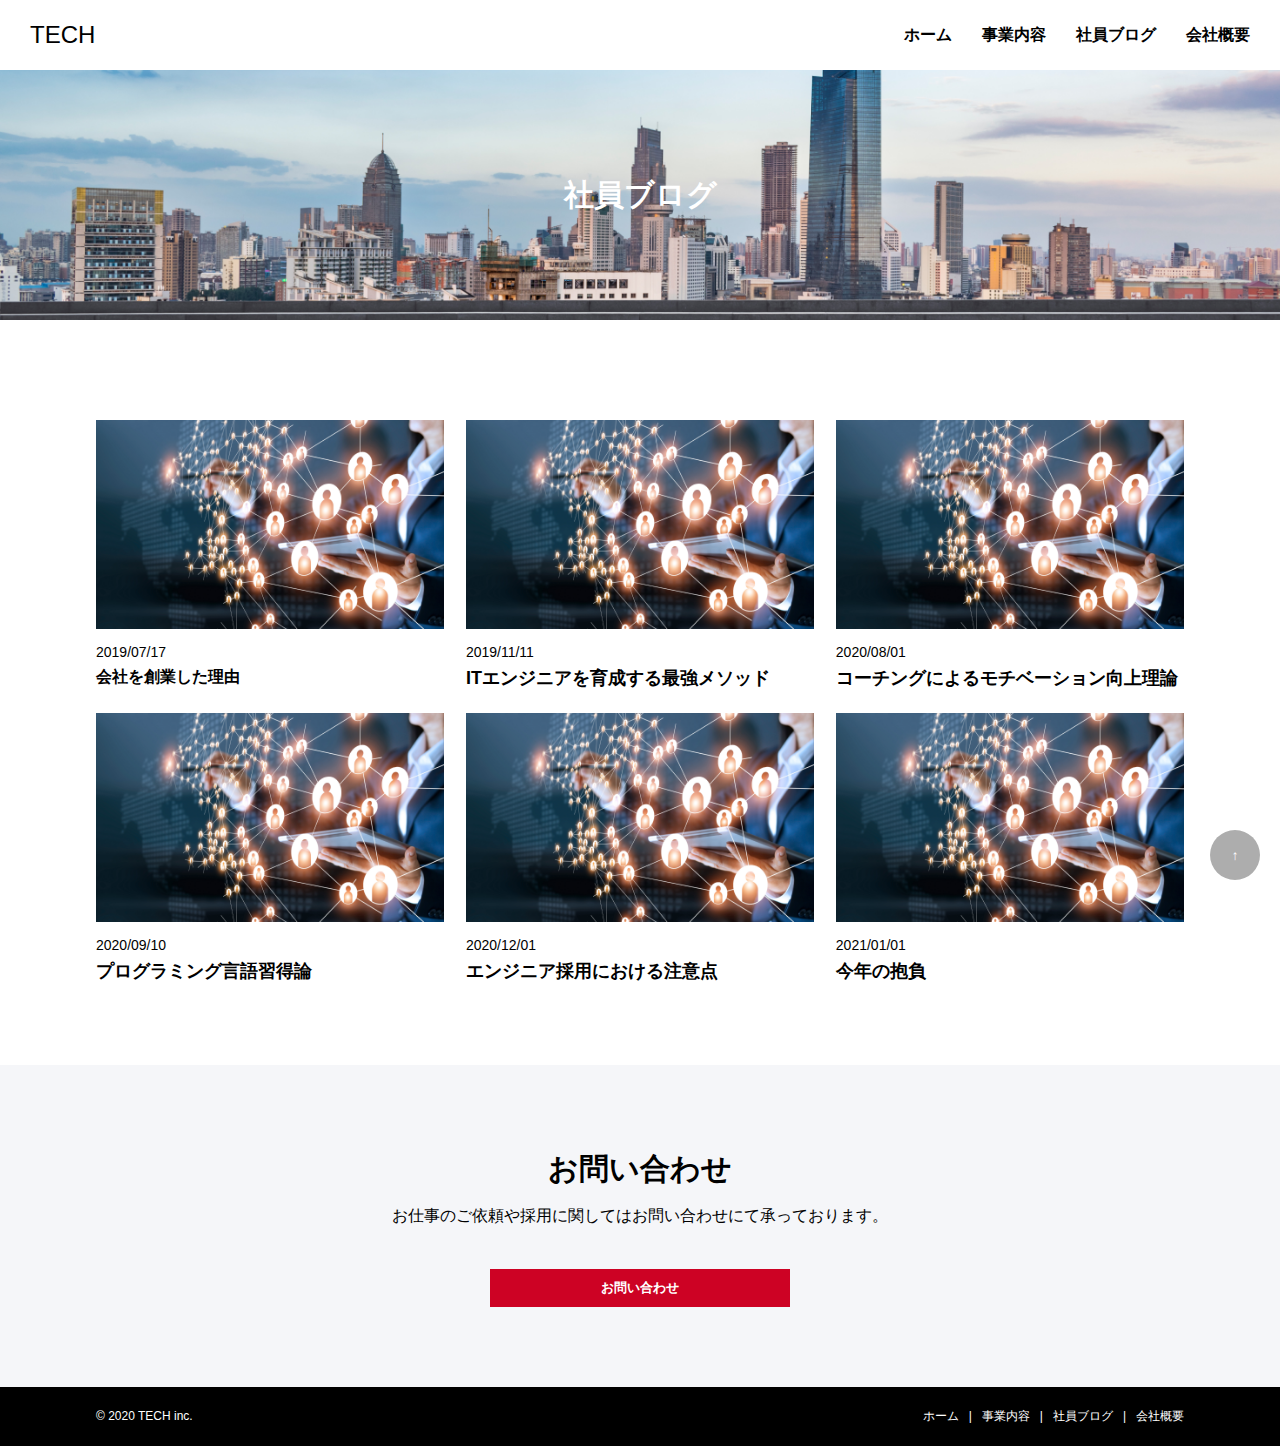
==== blog.html @ e7bf19ff "first commit" ====
<!DOCTYPE html>
<html lang="ja">

<head>
  <meta charset="UTF-8">
  <meta http-equiv="X-UA-Compatible" content="IE=edge">
  <meta name="viewport" content="width=device-width, initial-scale=1.0">
  <link rel="stylesheet" href="css/reset.css">
  <link rel="stylesheet" href="css/style.css">
  <link rel="stylesheet" href="css/blog.css">
  <title>株式会社TECH</title>
</head>

<body>
  <!-- header -->
  <header class="header">
    <hi class="header-ttl"><a href="index.html">TECH</a>
    </hi>
    <nav class="header-nav">
      <ul class="header-nav-list">
        <li class="header-nav-item"><a href="index.html">ホーム</a></li>
        <li class="header-nav-item"><a href="service.html">事業内容</a></li>
        <li class="header-nav-item"><a href="blog.html">社員ブログ</a></li>
        <li class="header-nav-item"><a href="company.html">会社概要</a></li>
      </ul>
    </nav>

    <!-- ハンバーガーメニュー  -->
    <div class="menu" id="menu">
      <span class="menu__line-top"></span>
      <span class="menu__line-middle"></span>
      <span class="menu__line-bottom"></span>
    </div>
    <nav class="drawer-nav" id="drawer-nav">
      <ul class="drawer-nav-list">
        <li class="drawer-nav-item"><a href="index.html">ホーム</a></li>
        <li class="drawer-nav-item"><a href="service.html">事業内容</a></li>
        <li class="drawer-nav-item"><a href="blog.html">社員ブログ</a></li>
        <li class="drawer-nav-item"><a href="company.html">会社概要</a></li>
      </ul>
    </nav>
  </header>
  <!-- page-mv -->
  <div class="pg-mv">
    <h1 class="ttl">社員ブログ</h1>
  </div>

  <main>
    <div class="blog wrap ptb-m">
      <div class="blog-list">
        <section class="blog-item">
          <a href="#" class="top-blog-item-thumbnail"><img src="img/blog.png" alt="会社を創業した理由"></a>
          <p class="blog-item-date">2019/07/17</p>
          <h3 class="top-blog-item-ttl"><a href="#">会社を創業した理由</a></h3>
        </section>
        <section class="blog-item">
          <a href="#" class="top-blog-item-thumbnail"><img src="img/blog.png" alt="ITエンジニアを育成する最強メソッド"></a>
          <p class="blog-item-date">2019/11/11</p>
          <h3 class="blog-item-ttl"><a href="#">ITエンジニアを育成する最強メソッド</a></h3>
        </section>
        <section class="blog-item">
          <a href="#" class="top-blog-item-thumbnail"><img src="img/blog.png" alt="コーチングによるモチベーション向上理論"></a>
          <p class="blog-item-date">2020/08/01</p>
          <h3 class="blog-item-ttl"><a href="#">コーチングによるモチベーション向上理論</a></h3>
        </section>
        <section class="blog-item">
          <a href="#" class="top-blog-item-thumbnail"><img src="img/blog.png" alt="プログラミング言語習得論"></a>
          <p class="blog-item-date">2020/09/10</p>
          <h3 class="blog-item-ttl"><a href="#">プログラミング言語習得論</a></h3>
        </section>
        <section class="blog-item">
          <a href="#" class="top-blog-item-thumbnail"><img src="img/blog.png" alt="エンジニア採用における注意点"></a>
          <p class="blog-item-date">2020/12/01</p>
          <h3 class="blog-item-ttl"><a href="#">エンジニア採用における注意点</a></h3>
        </section>
        <section class="blog-item">
          <a href="#" class="top-blog-item-thumbnail"><img src="img/blog.png" alt="今年の抱負"></a>
          <p class="blog-item-date">2021/01/01</p>
          <h3 class="blog-item-ttl"><a href="#">今年の抱負</a></h3>
        </section>
      </div>
    </div>
  </main>
  
  <!-- お問い合わせ -->
  <section class="bottom-contact ptb-m">
    <div class="wrap">
      <h2 class="bottom-contact-ttl ttl">お問い合わせ</h2>
      <p class="bottom-contact-txt">お仕事のご依頼や採用に関してはお問い合わせにて承っております。</p>
      <input type="button" class="openBtn bottom-contact-btn btn btn-primary" id="openBtn" value="お問い合わせ">
    </div>
  </section>
  <!-- モーダルウインドウ -->
  <div class="modal" id="modal">
    <div class="modal__content">
      <div class="modal__content-inner">
        <div class="modal__closeBtn">
          <input type="button" id="closeBtn" value="✕" class="closeBtn">
        </div>
        <h2 class="top-contact-ttl ttl">お問い合わせ</h2>
        <div class="contact ptb-m">
          <form action="index.html" method="post" class="contact-form">
            <div class="contact-form-item">
              <label for="company" class="contact-form-item-name">会社名</label>
              <input type="text" id="company" class="contact-form-item-input">
            </div>
  
            <div class="contact-form-item">
              <label for="name" class="contact-form-item-name">お名前<span
                  class="contact-form-item-required">*</span></label>
              <input type="text" id="name" class="contact-form-item-input" required>
            </div>
  
            <div class="contact-form-item">
              <label for="email" class="contact-form-item-name">メールアドレス<span
                  class="contact-form-item-required">*</span></label>
              <input type="email" id="email" class="contact-form-item-input" required>
            </div>
  
            <div class="contact-form-item">
              <label for="comment" class="contact-form-item-name">お問い合わせ内容<span
                  class="contact-form-item-required">*</span></label>
              <textarea id="comment" cols="80" rows="8" class="contact-form-item-textarea" required></textarea>
            </div>
            <input type="submit" class="contact-form-submit" value="お申込み">
          </form>
        </div>
      </div>
    </div>
  </div>

  <!-- scroll top -->
  <button id="button" class="scroll-top">↑</button>

  <!-- footer -->
  <footer class="footer">
    <div class="footer-inner wrap">
      <small class="footer-copyright">&copy; 2020 TECH inc.</small>
      <nav class="footer-nav">
        <ul class="footer-nav-list">
          <li class="footer-nav-item"><a href="index.html">ホーム</a></li>
          <li class="footer-nav-item"><a href="service.html">事業内容</a></li>
          <li class="footer-nav-item"><a href="blog.html">社員ブログ</a></li>
          <li class="footer-nav-item"><a href="company.html">会社概要</a></li>
        </ul>
      </nav>
    </div>
  </footer>
</body>
<script src="js/main.js"></script>

</html>
---- css/style.css ----
@charset "UTF-8";

* {
  box-sizing: border-box;
}
body {
  font-family: "Hiragino Kaku Gothic Pro", "ヒラギノ角ゴ Pro",
    "Yu Gothic Medium", "游ゴシック Medium", sans-serif;
  line-height: 1.6;
}
a {
  text-decoration: none;
  color: inherit;
  transition: 0.3s;
}
a:hover {
  opacity: 0.7;
  transition: 0.3s;
}
img {
  width: 100%;
  height: auto;
}
.wrap {
  width: 85%;
  margin: 0 auto;
}
.wrap-s {
  width: 75%;
  margin: 0 auto;
}
.ptb-m {
  padding: 80px 0;
}
.btn {
  display: block;
  width: 300px;
  text-align: center;
  font-weight: bold;
  padding: 10px;
  background-color: #cd0224;
  color: #fff;
  cursor: pointer;
}
.ttl {
  font-size: 30px;
  font-weight: bold;
}

/* header */
.header {
  display: flex;
  justify-content: space-between;
  align-items: center;
  height: 70px;
  padding: 0 30px;
  background-color: #fff;
  position: sticky;
  left: 0;
  top: 0;
  z-index: 1;
}
.header-ttl {
  font-size: 24px;
  width: 80px;
}
.header-nav-list {
  display: flex;
  font-weight: bold;
}
.header-nav-item:not(:last-child) {
  margin-right: 30px;
}
.menu {
  display: none;
}
.drawer-nav {
  display: none;
}

/* page-mv */
.pg-mv {
  height: 250px;
  display: flex;
  justify-content: center;
  align-items: center;
  background: url("../img/mv.png") center/cover;
  color: #fff;
}

/* bottom-contact */
.bottom-contact {
  background-color: #f5f6f9;
  text-align: center;
}
.bottom-contact-txt {
  margin-top: 10px;
}
.openBtn {
  border: none;
}
.bottom-contact-btn {
  margin: 40px auto 0;
}

/* modal */
.modal {
  display: none;
  position: fixed;
  left:0%;
  top: 0%;
  height: 100vh;
  width: 100vw;
  background-color: rgba(0, 0, 0, 0.5);
  z-index: 2;
}
.modal__content {
  display: flex;
  justify-content: center;
  align-items: center;
  height: 100%;
}
.modal__content-inner {
  background-color: #fff;
  height: 750px;
  width: 700px;
  text-align: left;
  padding: 20px;
}
.modal__closeBtn {
  text-align: right;
}
.closeBtn {
  border: none;
  background-color: #fff;
  font-size: 32px;
  cursor: pointer;
}
.top-contact-ttl {
  text-align: center;
}
.contact-form-item:not(:first-child) {
  margin-top: 20px;
}
.contact-form-item-name {
  font-weight: bold;
}
.contact-form-item-input {
  margin-top: 5px;
  font-size: 16px;
  width: 100%;
  padding: 5px;
  border: 1px solid #ccc;
  appearance: none;
    -webkit-appearance: none;
    -moz-appearance: none;
}
.contact-form-item-textarea {
  font-size: 16px;
  width: 100%;
  padding: 5px;
  border: 1px solid #ccc;
  appearance: none;
  -webkit-appearance: none;
  -moz-appearance: none;
  resize: none;
}
.contact-form-item-required {
  color: #cd0224;
  margin-left: 5px;
}
.contact-form-submit {
  width: 300px;
  margin: 20px auto 0;
  padding: 10px;
  border: none;
  display: block;
  text-align: center;
  background-color: #000;
  color: #fff;
  font-weight: bold;
  appearance: none;
  -webkit-appearance: none;
  -moz-appearance: none;
  cursor: pointer;
}
/* scroll-top */
.scroll-top {
  position: fixed;
  right: 20px;
  bottom: 20px;
  background-color: #999;
  opacity: 0.8;
  width: 50px;
  height: 50px;
  border-radius: 50%;
  border: none;
  color: #fff;
  cursor: pointer;
}
/* footer */
.footer {
  padding: 20px 0;
  color: white;
  background-color: black;
}
.footer-inner {
  display: flex;
  justify-content: space-between;
  align-items: center;
  font-size: 12px;
  width: 85%;
}
.footer-nav-list {
  display: flex;
  flex-wrap: wrap;
}
.footer-nav-item:not(:last-child):after {
  content:"|";
  display: inline-block;
  padding: 0 10px;
}
/* レスポンシブ　ハンバーガーメニュー */
@media screen and (max-width:768px) {
.wrap {
  width: 85%;
}
.wrap-s {
  width: 90%;
}
.header-nav {
  display: none;
}
.menu {
  display: inline-block;
  width: 36px;
  height: 32px;
  cursor: pointer;
  position: relative;
  z-index: 10;
}
.menu__line-top,.menu__line-middle,.menu__line-bottom {
  display: inline-block;
  width: 100%;
  height: 4px;
  background-color: black;
  position: absolute;
  transition: 0.5s;
}
.menu__line-top {
  top: 0;
}
.menu__line-middle {
  top:14px;
}
.menu__line-bottom {
  bottom: 0;
}
.menu.open span:nth-of-type(1) {
  top: 14px;
  transform: rotate(45deg);
}
.menu.open span:nth-of-type(2) {
  opacity: 0;
}
.menu.open span:nth-of-type(3) {
  top: 14px;
  transform: rotate(-45deg);
}
.drawer-nav {
  display: block;
  position: absolute;
  height: 100vh;
  width: 100vw;
  top: 0;
  left: -100%;
  background: #fff;
  transition: 0.7s;
}
.drawer-nav-list {
  padding-top: 80px;
  text-align: center;
}
.drawer-nav-item {
  margin-top: 40px;
  color:blue;
  font-size: 18px;
}
.in {
  transform: translateX(100%);
}
}
---- css/blog.css ----
.blog-list {
  display: flex;
  flex-wrap: wrap;
  margin-top: 20px;
}

.blog-item {
  width: 32%;
  margin-right: 2%;
}

.blog-item:nth-child(3n) {
  margin-right: 0;
}

.blog-item:nth-child(n+4) {
  margin-top: 20px;
}

.blog-item-date {
  margin-top: 5px;
  margin-right: 20px;
  font-size: 14px;
}

.blog-item-ttl {
  font-weight: bold;
  font-size: 18px;
}

@media screen and (max-width:768px) {

  .blog-item {
    width: 100%;
    margin-right: 0;
  }
}
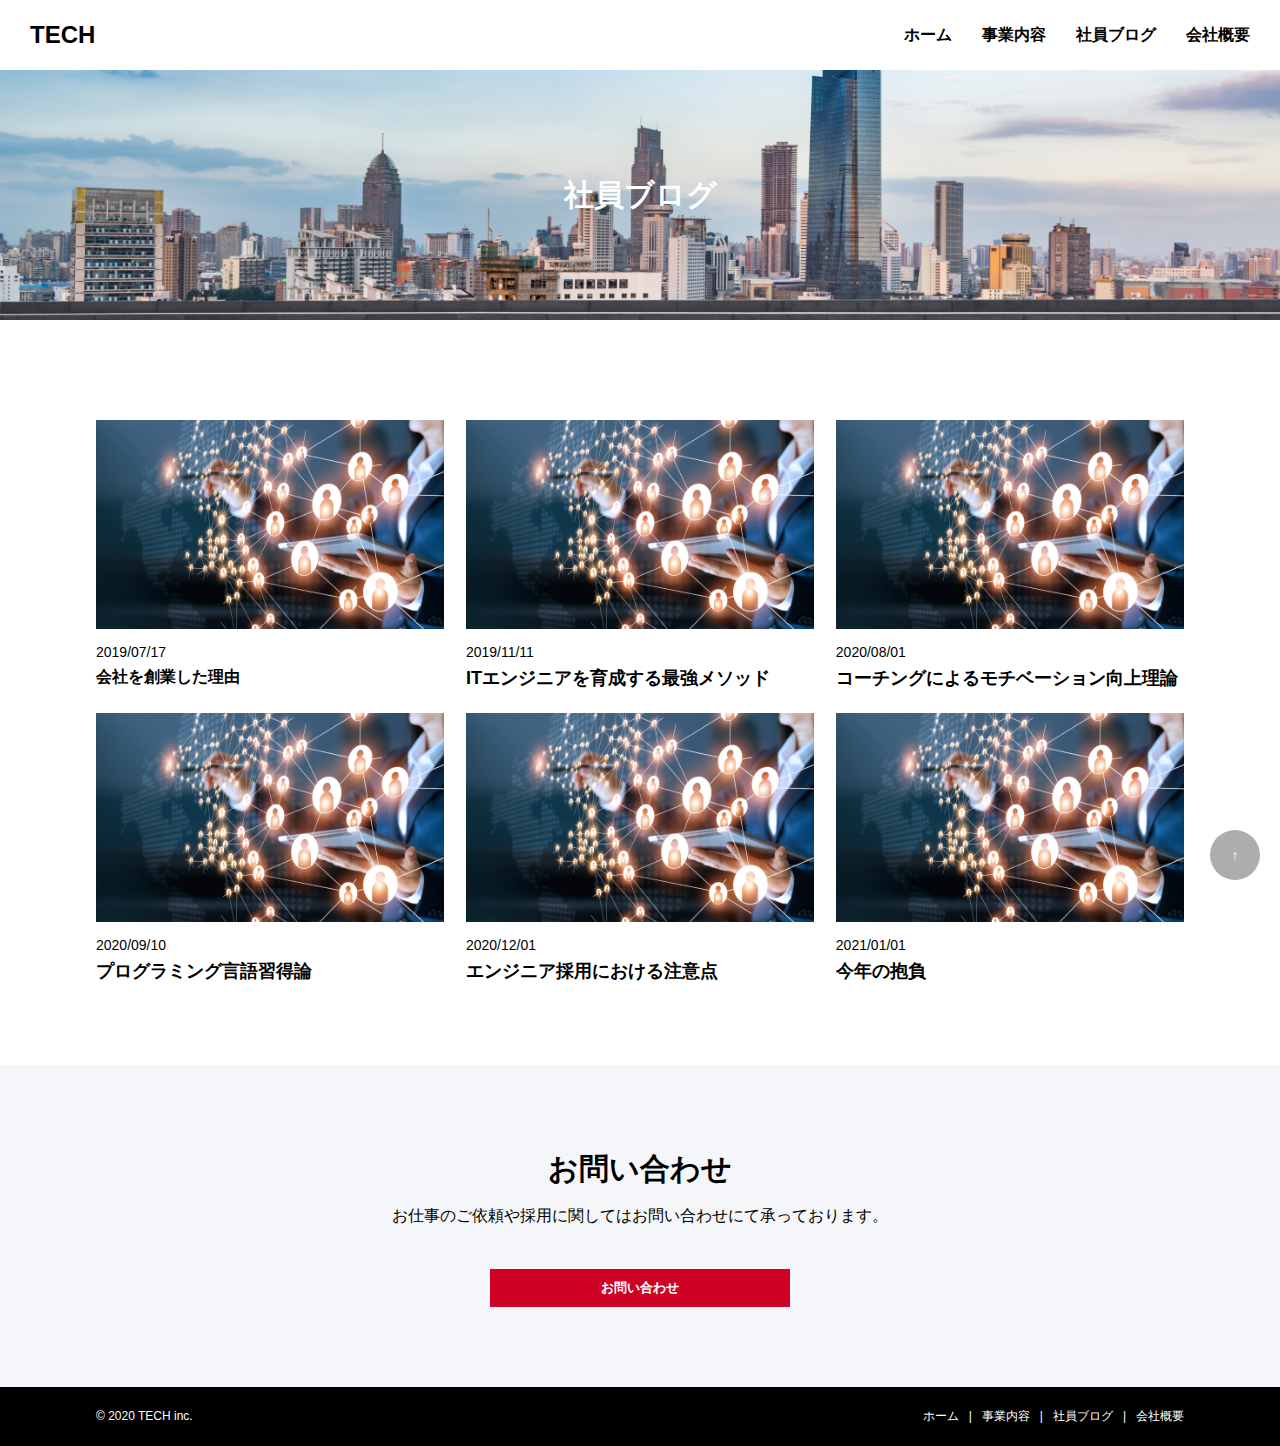
==== commit de27c914: "second commit" ====
--- a/blog.html
+++ b/blog.html
@@ -14,8 +14,8 @@
 <body>
   <!-- header -->
   <header class="header">
-    <hi class="header-ttl"><a href="index.html">TECH</a>
-    </hi>
+    <h1 class="header-ttl"><a href="index.html">TECH</a>
+    </h1>
     <nav class="header-nav">
       <ul class="header-nav-list">
         <li class="header-nav-item"><a href="index.html">ホーム</a></li>
